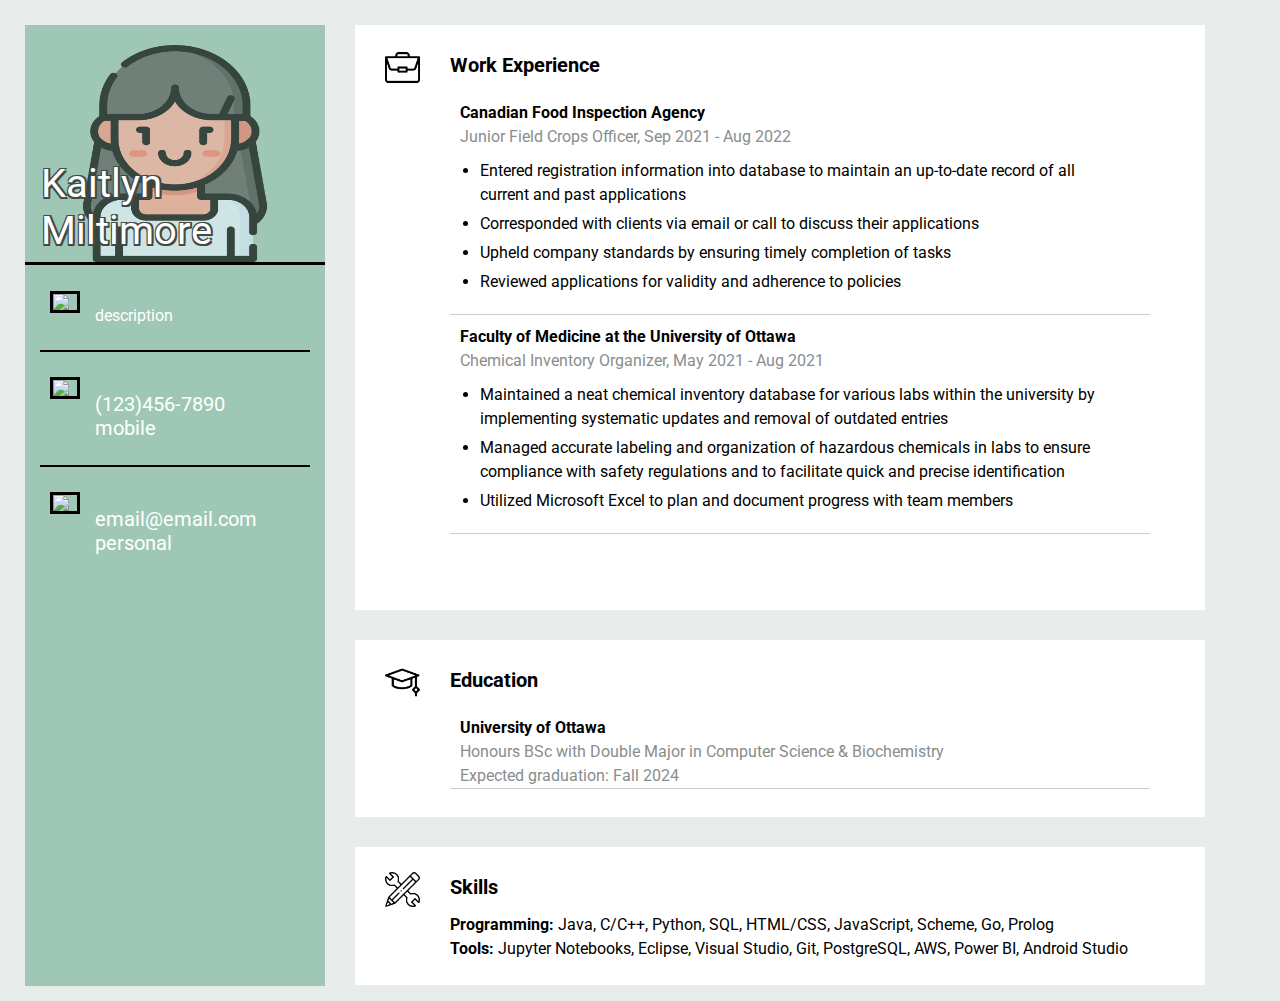
==== public/index.html @ 74addb82 "Updating files - still need project info" ====
<!DOCTYPE html>
<html lang="en">
<head>
     <meta charset="UTF-8">
     <meta name="viewport" content="width=device-width, initial-scale=1.0">
     <title>Portfolio</title>
     <link rel="stylesheet" href="styles.css">
</head>
<body>
    <meta name="viewport" content="width=device-width, initial-scale=1.0">
    <link href='https://fonts.googleapis.com/css?family=Roboto:400,700' rel='stylesheet' type='text/css'>
  <div class="left-box">
    <div class="top-left">
    <img class="pic" src="images/girl.png" alt="Girl">
    <div class="name">Kaitlyn Miltimore</div>
      <div class="objective">
        <img class="objective-img" src="https://cdn4.iconfinder.com/data/icons/eldorado-user/40/user-128.png">
        <div class="objective-text">
            description
        </div>
      </div>
      <div class="phone">
        <img class="objective-img" src="http://icons.iconarchive.com/icons/icons8/android/512/Mobile-Phone-2-icon.png">
        <div class="phone-text">(123)456-7890<br>mobile
        </div>
      </div>
       <div class="email">
        <img class="objective-img" src="http://static.wixstatic.com/media/d822a6_af29afe70e1a4e9891f94a627914b6ec.png">
        <div class="email-text">email@email.com<br>personal
        </div>
      </div>
  </div>
  </div>

    <div class="work-experience">
        <div class="box-img"> <img src="images/portfolio.png"></div>
        <h1 class="section-title">Work Experience</h1>
        <div class="job-box">
            <div class="box-location">Canadian Food Inspection Agency</div>
            <div class="box-title">
                Junior Field Crops Officer, Sep 2021 - Aug 2022
            </div>
            <div class="box-description">
                <ul>
                    <li>Entered registration information into database to maintain an up-to-date record of all current and past applications</li>
                    <li>Corresponded with clients via email or call to discuss their applications</li>
                    <li>Upheld company standards by ensuring timely completion of tasks</li>
                    <li>Reviewed applications for validity and adherence to policies</li>
                </ul>
            </div>
        </div>
    
        <div class="job-box">
            <div class="box-location">Faculty of Medicine at the University of Ottawa</div>
            <div class="box-title">
                Chemical Inventory Organizer, May 2021 - Aug 2021
            </div>
            <div class="box-description">
                <ul>
                    <li>Maintained a neat chemical inventory database for various labs within the university by implementing
                        systematic updates and removal of outdated entries</li>
                    <li>Managed accurate labeling and organization of hazardous chemicals in labs to ensure compliance with safety
                        regulations and to facilitate quick and precise identification</li>
                    <li>Utilized Microsoft Excel to plan and document progress with team members</li>
                </ul>
            </div>
        </div>
    </div>
    <div class="education">
        <div class="box-img"> <img src="images/graduation-cap.png"></div>
        <h1 class="section-title">Education</h1>
        <div class="job-box">
            <div class="box-location">University of Ottawa</div>
            <div class="box-title">
                Honours BSc with Double Major in Computer Science & Biochemistry<br>
                Expected graduation: Fall 2024
            </div>
        </div>
  </div>
  </div>
  <div class="skills">
    <div class="box-img"> <img src="images/pencil.png">
     </div>
    <h1 class="section-title">Skills</h1>
    <div class="box-description">
        <b>Programming:</b> Java, C/C++, Python, SQL, HTML/CSS, JavaScript, Scheme, Go, Prolog<br>
        <b>Tools:</b> Jupyter Notebooks, Eclipse, Visual Studio, Git, PostgreSQL, AWS, Power BI, Android Studio
    </div>
    </div>

    </div>
    </body>
---- public/styles.css ----
body {
    background: #e8ecea;
    font-family: 'Roboto';
    margin: auto;
    box-sizing: border-box;
    padding: 10px;
  }
  /**Left side CSS**/
  .left-box{
    float: left;
    background-color: #9fc7b6;
    height: 961px;
    width: 300px;
    box-sizing: border-box;
    margin: 15px 15px 15px 15px;
  }
  
  /**Left side content CSS**/
  .top-left{
    position: relative;
    border-style: solid;
    border-width: 0px 0px 3px 0px;
    box-sizing: border-box;
    height: 25%;
    margin: 0px;
  }
  
  .name {
      position: absolute;
      font-size: 40px;
      color: white;
      bottom: 8px;
      left: 16px;
      box-sizing: border-box;
      text-shadow: 
        -1.5px -1.5px 0 #414a46,  
         1.5px -1.5px 0 #414a46,
        -1.5px  1.5px 0 #414a46,
         1.5px  1.5px 0 #414a46;
  }
  
  img { 
      width: 100%;
      height: 100%;
      box-sizing: border-box;
  }

  .pic { 
    border: solid transparent;
    border-width: 20px 15px 0px 15px;
    opacity: 0.65;
}
  
  .objective {
     border-style: solid;
     border-width: 0px 0px 2px 0px ;
     margin: 15px;
     padding: 10px;
     box-sizing: border-box;
  }
  
  .objective-img{
    float: left;
    border: solid;
    border-width: 3px;
    box-sizing: border-box;
    width: 30px;
    height: auto;
  }
  
  .objective-text{
    display: inline-block;
    text-align: left;
    color: white;
    box-sizing: border-box;
    margin: 15px 15px 15px 15px;
  }
  
  .phone{
     border-style: solid;
     border-width: 0px 0px 2px 0px;
     box-sizing: border-box;
     margin: 15px;
     padding: 10px;
  }
  
  .phone-text {
    display: inline-block;
    text-align: left;
    font-size: 20px;
    color: white;
    margin: 15px 15px 15px 15px;
    box-sizing: border-box;
  }
  
  .email{
     border-style: solid;
     border-width: 0px 0px 0px 0px;
     box-sizing: border-box;
     margin: 15px;
     padding: 10px;
  }
  
  .email-text {
    display: inline-block;
    text-align: left;
    font-size: 20px;
    color: white;
    margin: 15px 15px 15px 15px;
    box-sizing: border-box;
  }
  /**work experience box**/
  .work-experience {
    float: left;
    background-color: white;
    height: 585px;
    width: 850px;
    margin: 15px 15px 15px 15px;
    box-sizing: border-box;
  }

  .section-title {
    font-size: 20px;
    padding: 15px 0px 0px 0px;
  }
  
  .box-img {
    float: left;
    height: auto;
    width: 35px;
    margin: 25px 30px 100% 30px;
    box-sizing: border-box;
  }
  
  .job-box{
    float: left;
    border: solid;
    border-width: 0px 0px 1px 0px;
    border-color: #cbcccc;
    box-sizing: border-box;
    margin: 0px 10px 0px 0px;
    padding: 10px 10px 0px 10px;
    width: 700px;
    height: auto;
  }
  
  .job-box:hover {
    background-color: rgb(226, 242, 235);
  }
  
  .box-location {
    font-weight: bold;
    line-height: 1.5;
    box-sizing: border-box;
  }
  
  .box-title{
    color: #898e8d;
    line-height: 1.5;
    box-sizing: border-box;
  }
  
  .box-description{
    line-height: 1.5;
    box-sizing: border-box;
  }

  .box-description ul {
    list-style-type: disc;
    margin-left: 20px;
    padding-left: 0;
}

  .box-description li {
    margin-bottom: 5px;
}
  
  /**Education box**/
  .education {
    float: left;
    background-color: white;
    box-sizing: border-box;
    height: 177px;
    width: 850px;
    margin: 15px 15px 15px 15px;
  }
  
  /**Skills box**/
  .skills {
    float: left;
    background-color: white;
    box-sizing: border-box;
    height: 138px;
    width: 850px;
    margin: 15px 15px 15px 15px;
  }
  
  ul {
    list-style: none;
    margin: 10px 20px 20px 45px;
  }
  
  li.l1 {
    border: solid;
    border-width: 1px;
    background-color: #3f3939;
    margin: 10px 110px 10px 0px;
  }
  
  li.l2 {
    border: solid;
    border-width: 1px;
    background-color: #3f3939;
    margin: 10px 130px 10px 0px;
  }
  
  li.l3 {
    border: solid;
    border-width: 1px;
    background-color: #3f3939;
    margin: 10px 0px 10px 0px;
  }
  
  li.l4 {
    border: solid;
    border-width: 1px;
    background-color: #3f3939;
    margin: 10px 90px 10px 0px;
    padding: 0px 101px 0px 0px;
  }
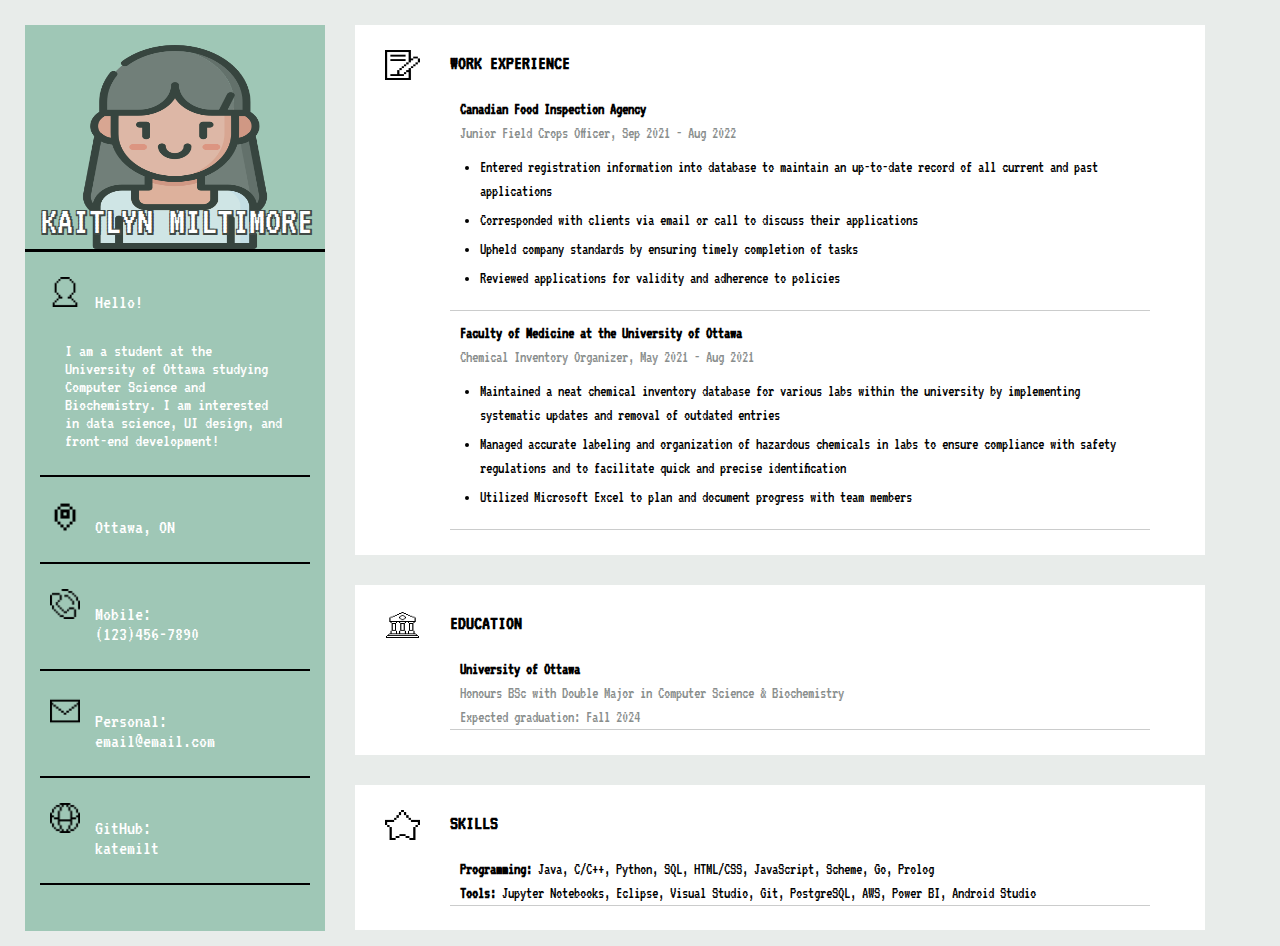
==== commit d614a563: "Making some changes to styles" ====
--- a/public/index.html
+++ b/public/index.html
@@ -3,38 +3,51 @@
 <head>
      <meta charset="UTF-8">
      <meta name="viewport" content="width=device-width, initial-scale=1.0">
-     <title>Portfolio</title>
+     <title>Portfolio Project</title>
      <link rel="stylesheet" href="styles.css">
 </head>
 <body>
     <meta name="viewport" content="width=device-width, initial-scale=1.0">
-    <link href='https://fonts.googleapis.com/css?family=Roboto:400,700' rel='stylesheet' type='text/css'>
+    <link rel="preconnect" href="https://fonts.googleapis.com">
+    <link rel="preconnect" href="https://fonts.gstatic.com" crossorigin>
+    <link href="https://fonts.googleapis.com/css2?family=VT323&display=swap" rel="stylesheet">
   <div class="left-box">
     <div class="top-left">
     <img class="pic" src="images/girl.png" alt="Girl">
-    <div class="name">Kaitlyn Miltimore</div>
-      <div class="objective">
-        <img class="objective-img" src="https://cdn4.iconfinder.com/data/icons/eldorado-user/40/user-128.png">
-        <div class="objective-text">
-            description
+    <div class="name">KAITLYN MILTIMORE</div>
+      <div class="left-box-rows">
+        <img class="objective-img" src="images/users.png">
+        <div class="left-box-text">Hello!<br>
+        </div>
+        <div class="left-box-text2">I am a student at the University of Ottawa studying Computer Science and 
+            Biochemistry. I am interested in data science, UI design, and front-end development!</div>
+      </div>
+      <div class="left-box-rows">
+        <img class="objective-img" src="images/location.png">
+        <div class="left-box-text">Ottawa, ON
         </div>
       </div>
-      <div class="phone">
-        <img class="objective-img" src="http://icons.iconarchive.com/icons/icons8/android/512/Mobile-Phone-2-icon.png">
-        <div class="phone-text">(123)456-7890<br>mobile
+      <div class="left-box-rows">
+        <img class="objective-img" src="images/phone-call.png">
+        <div class="left-box-text">Mobile:<br>(123)456-7890
         </div>
       </div>
-       <div class="email">
-        <img class="objective-img" src="http://static.wixstatic.com/media/d822a6_af29afe70e1a4e9891f94a627914b6ec.png">
-        <div class="email-text">email@email.com<br>personal
+       <div class="left-box-rows">
+        <img class="objective-img" src="images/mail.png">
+        <div class="left-box-text">Personal:<br>email@email.com
+        </div>
+      </div>
+      <div class="left-box-rows">
+        <img class="objective-img" src="images/www.png">
+        <div class="left-box-text">GitHub:<br>katemilt
         </div>
       </div>
   </div>
   </div>
 
     <div class="work-experience">
-        <div class="box-img"> <img src="images/portfolio.png"></div>
-        <h1 class="section-title">Work Experience</h1>
+        <div class="box-img"> <img src="images/note.png"></div>
+        <h1 class="section-title">WORK EXPERIENCE</h1>
         <div class="job-box">
             <div class="box-location">Canadian Food Inspection Agency</div>
             <div class="box-title">
@@ -67,8 +80,8 @@
         </div>
     </div>
     <div class="education">
-        <div class="box-img"> <img src="images/graduation-cap.png"></div>
-        <h1 class="section-title">Education</h1>
+        <div class="box-img"> <img src="images/school.png"></div>
+        <h1 class="section-title">EDUCATION</h1>
         <div class="job-box">
             <div class="box-location">University of Ottawa</div>
             <div class="box-title">
@@ -79,12 +92,14 @@
   </div>
   </div>
   <div class="skills">
-    <div class="box-img"> <img src="images/pencil.png">
+    <div class="box-img"> <img src="images/star.png">
      </div>
-    <h1 class="section-title">Skills</h1>
-    <div class="box-description">
-        <b>Programming:</b> Java, C/C++, Python, SQL, HTML/CSS, JavaScript, Scheme, Go, Prolog<br>
-        <b>Tools:</b> Jupyter Notebooks, Eclipse, Visual Studio, Git, PostgreSQL, AWS, Power BI, Android Studio
+    <h1 class="section-title">SKILLS</h1>
+    <div class="job-box">
+        <div class="box-description">
+            <b>Programming:</b> Java, C/C++, Python, SQL, HTML/CSS, JavaScript, Scheme, Go, Prolog<br>
+            <b>Tools:</b> Jupyter Notebooks, Eclipse, Visual Studio, Git, PostgreSQL, AWS, Power BI, Android Studio
+        </div>
     </div>
     </div>
 
--- a/public/styles.css
+++ b/public/styles.css
@@ -1,15 +1,26 @@
+html {
+    cursor: url('images/send.png'), auto;
+    }
+
 body {
     background: #e8ecea;
-    font-family: 'Roboto';
+    font-family: 'VT323';
     margin: auto;
     box-sizing: border-box;
     padding: 10px;
   }
+
+  .vt323-regular {
+    font-family: "VT323", monospace;
+    font-weight: 400;
+    font-style: normal;
+  }
+  
   /**Left side CSS**/
   .left-box{
     float: left;
     background-color: #9fc7b6;
-    height: 961px;
+    height: 906px;
     width: 300px;
     box-sizing: border-box;
     margin: 15px 15px 15px 15px;
@@ -61,8 +72,6 @@
   
   .objective-img{
     float: left;
-    border: solid;
-    border-width: 3px;
     box-sizing: border-box;
     width: 30px;
     height: auto;
@@ -75,8 +84,8 @@
     box-sizing: border-box;
     margin: 15px 15px 15px 15px;
   }
-  
-  .phone{
+
+  .left-box-rows{
      border-style: solid;
      border-width: 0px 0px 2px 0px;
      box-sizing: border-box;
@@ -84,7 +93,7 @@
      padding: 10px;
   }
   
-  .phone-text {
+  .left-box-text {
     display: inline-block;
     text-align: left;
     font-size: 20px;
@@ -92,28 +101,21 @@
     margin: 15px 15px 15px 15px;
     box-sizing: border-box;
   }
-  
-  .email{
-     border-style: solid;
-     border-width: 0px 0px 0px 0px;
-     box-sizing: border-box;
-     margin: 15px;
-     padding: 10px;
-  }
-  
-  .email-text {
+
+  .left-box-text2 {
     display: inline-block;
     text-align: left;
-    font-size: 20px;
+    font-size: 18px;
     color: white;
     margin: 15px 15px 15px 15px;
     box-sizing: border-box;
   }
+
   /**work experience box**/
   .work-experience {
     float: left;
     background-color: white;
-    height: 585px;
+    height: 530px;
     width: 850px;
     margin: 15px 15px 15px 15px;
     box-sizing: border-box;
@@ -126,7 +128,7 @@
   
   .box-img {
     float: left;
-    height: auto;
+    height: 30px;
     width: 35px;
     margin: 25px 30px 100% 30px;
     box-sizing: border-box;
@@ -180,7 +182,7 @@
     float: left;
     background-color: white;
     box-sizing: border-box;
-    height: 177px;
+    height: 170px;
     width: 850px;
     margin: 15px 15px 15px 15px;
   }
@@ -190,7 +192,7 @@
     float: left;
     background-color: white;
     box-sizing: border-box;
-    height: 138px;
+    height: 145px;
     width: 850px;
     margin: 15px 15px 15px 15px;
   }
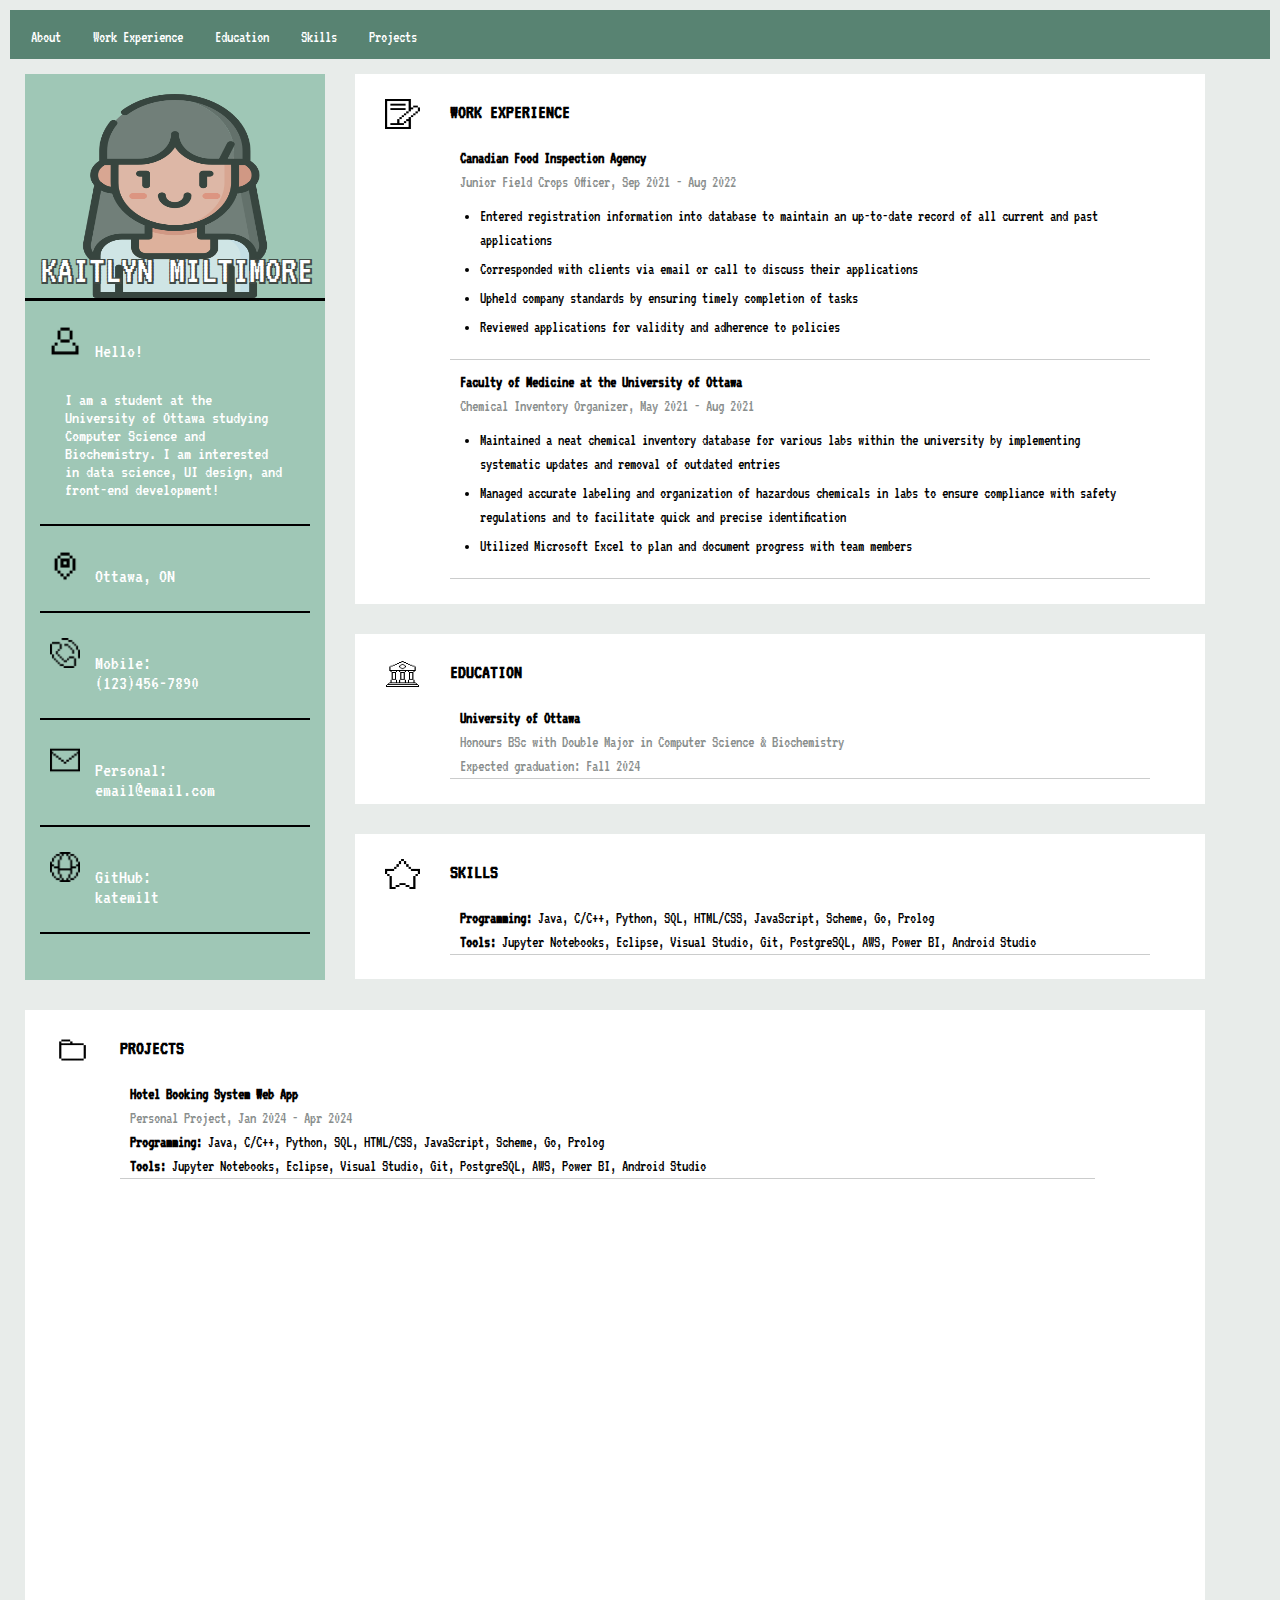
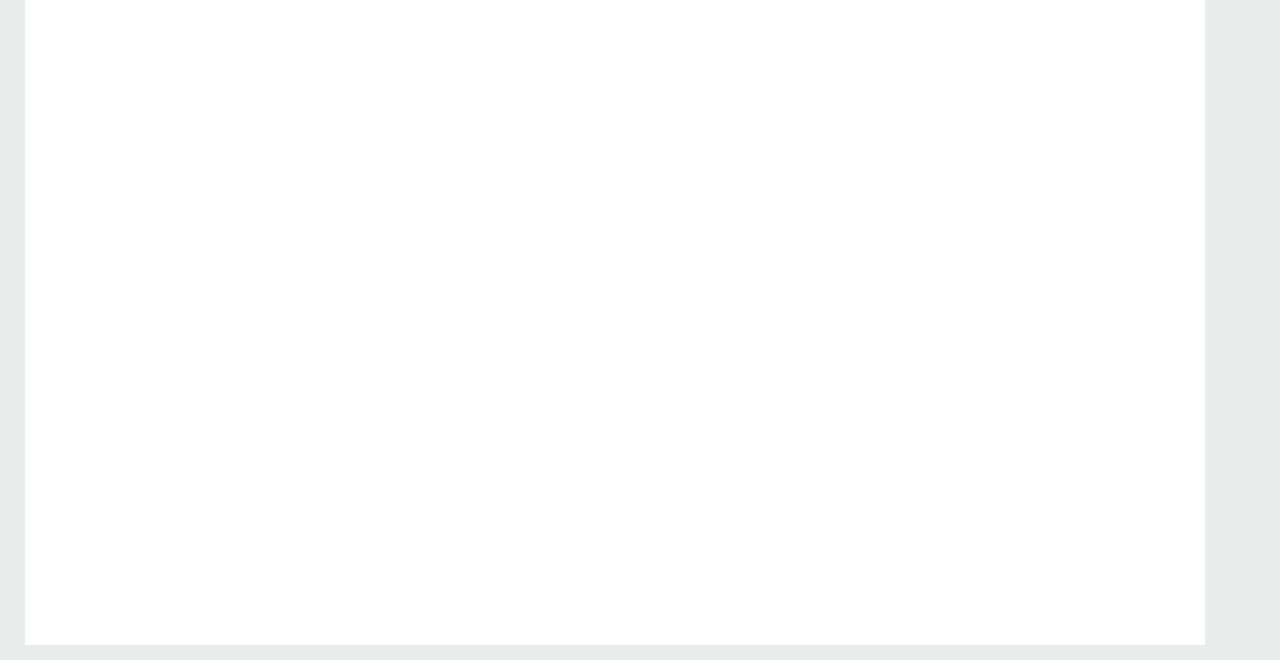
==== commit 93db7587: "Adding in navbar" ====
--- a/public/index.html
+++ b/public/index.html
@@ -1,107 +1,142 @@
 <!DOCTYPE html>
 <html lang="en">
+
 <head>
      <meta charset="UTF-8">
      <meta name="viewport" content="width=device-width, initial-scale=1.0">
      <title>Portfolio Project</title>
      <link rel="stylesheet" href="styles.css">
 </head>
+
 <body>
     <meta name="viewport" content="width=device-width, initial-scale=1.0">
     <link rel="preconnect" href="https://fonts.googleapis.com">
     <link rel="preconnect" href="https://fonts.gstatic.com" crossorigin>
     <link href="https://fonts.googleapis.com/css2?family=VT323&display=swap" rel="stylesheet">
-  <div class="left-box">
-    <div class="top-left">
-    <img class="pic" src="images/girl.png" alt="Girl">
-    <div class="name">KAITLYN MILTIMORE</div>
-      <div class="left-box-rows">
-        <img class="objective-img" src="images/users.png">
-        <div class="left-box-text">Hello!<br>
-        </div>
-        <div class="left-box-text2">I am a student at the University of Ottawa studying Computer Science and 
-            Biochemistry. I am interested in data science, UI design, and front-end development!</div>
-      </div>
-      <div class="left-box-rows">
-        <img class="objective-img" src="images/location.png">
-        <div class="left-box-text">Ottawa, ON
-        </div>
-      </div>
-      <div class="left-box-rows">
-        <img class="objective-img" src="images/phone-call.png">
-        <div class="left-box-text">Mobile:<br>(123)456-7890
-        </div>
-      </div>
-       <div class="left-box-rows">
-        <img class="objective-img" src="images/mail.png">
-        <div class="left-box-text">Personal:<br>email@email.com
-        </div>
-      </div>
-      <div class="left-box-rows">
-        <img class="objective-img" src="images/www.png">
-        <div class="left-box-text">GitHub:<br>katemilt
-        </div>
-      </div>
-  </div>
-  </div>
 
-    <div class="work-experience">
-        <div class="box-img"> <img src="images/note.png"></div>
-        <h1 class="section-title">WORK EXPERIENCE</h1>
-        <div class="job-box">
-            <div class="box-location">Canadian Food Inspection Agency</div>
-            <div class="box-title">
-                Junior Field Crops Officer, Sep 2021 - Aug 2022
-            </div>
-            <div class="box-description">
-                <ul>
-                    <li>Entered registration information into database to maintain an up-to-date record of all current and past applications</li>
-                    <li>Corresponded with clients via email or call to discuss their applications</li>
-                    <li>Upheld company standards by ensuring timely completion of tasks</li>
-                    <li>Reviewed applications for validity and adherence to policies</li>
-                </ul>
+    <!-- NAVBAR -->
+    <nav class="navbar">
+        <ul>
+            <li><a href="#about">About</a></li>
+            <li><a href="#work">Work Experience</a></li>
+            <li><a href="#education">Education</a></li>
+            <li><a href="#skills">Skills</a></li>
+            <li><a href="#projects">Projects</a></li>
+        </ul>
+    </nav>
+
+    <div class="container">
+
+        <!-- ABOUT SECTION -->
+        <div class="left-box">
+            <div class="top-left">
+                <img class="pic" src="images/girl.png" alt="pic">
+                <div class="name">KAITLYN MILTIMORE</div>
+                <div class="left-box-rows" id="about">
+                    <img class="objective-img" src="images/person.png">
+                    <div class="left-box-text">Hello!</div>
+                    <div class="left-box-text2">I am a student at the University of Ottawa studying Computer Science and 
+                        Biochemistry. I am interested in data science, UI design, and front-end development!</div>
+                </div>
+
+                <!-- LOCATION -->
+                <div class="left-box-rows">
+                    <img class="objective-img" src="images/location.png">
+                    <div class="left-box-text">Ottawa, ON</div>
+                </div>
+
+                <!-- PHONE -->
+                <div class="left-box-rows">
+                    <img class="objective-img" src="images/phone-call.png">
+                    <div class="left-box-text">Mobile:<br>(123)456-7890</div>
+                </div>
+
+                <!-- EMAIL -->
+                <div class="left-box-rows">
+                    <img class="objective-img" src="images/mail.png">
+                    <div class="left-box-text">Personal:<br>email@email.com</div>
+                </div>
+
+                <!-- GITHUB -->
+                <div class="left-box-rows">
+                    <img class="objective-img" src="images/www.png">
+                    <div class="left-box-text">GitHub:<br>katemilt</div>
+                </div>
             </div>
         </div>
-    
-        <div class="job-box">
-            <div class="box-location">Faculty of Medicine at the University of Ottawa</div>
-            <div class="box-title">
-                Chemical Inventory Organizer, May 2021 - Aug 2021
+
+        <!-- WORK EXP. SECTION -->
+        <div class="work-experience" id="work">
+            <div class="box-img"> <img src="images/note.png"></div>
+            <h1 class="section-title">WORK EXPERIENCE</h1>
+
+            <!-- JOB 1 -->
+            <div class="job-box">
+                <div class="box-location">Canadian Food Inspection Agency</div>
+                <div class="box-title">Junior Field Crops Officer, Sep 2021 - Aug 2022</div>
+                <div class="box-description">
+                    <ul>
+                        <li>Entered registration information into database to maintain an up-to-date record of all current and past applications</li>
+                        <li>Corresponded with clients via email or call to discuss their applications</li>
+                        <li>Upheld company standards by ensuring timely completion of tasks</li>
+                        <li>Reviewed applications for validity and adherence to policies</li>
+                    </ul>
+                </div>
             </div>
-            <div class="box-description">
-                <ul>
-                    <li>Maintained a neat chemical inventory database for various labs within the university by implementing
-                        systematic updates and removal of outdated entries</li>
-                    <li>Managed accurate labeling and organization of hazardous chemicals in labs to ensure compliance with safety
-                        regulations and to facilitate quick and precise identification</li>
-                    <li>Utilized Microsoft Excel to plan and document progress with team members</li>
-                </ul>
+
+            <!-- JOB 2 -->
+            <div class="job-box">
+                <div class="box-location">Faculty of Medicine at the University of Ottawa</div>
+                <div class="box-title">Chemical Inventory Organizer, May 2021 - Aug 2021</div>
+                <div class="box-description">
+                    <ul>
+                        <li>Maintained a neat chemical inventory database for various labs within the university by implementing
+                            systematic updates and removal of outdated entries</li>
+                        <li>Managed accurate labeling and organization of hazardous chemicals in labs to ensure compliance with safety
+                            regulations and to facilitate quick and precise identification</li>
+                        <li>Utilized Microsoft Excel to plan and document progress with team members</li>
+                    </ul>
+                </div>
             </div>
         </div>
-    </div>
-    <div class="education">
-        <div class="box-img"> <img src="images/school.png"></div>
-        <h1 class="section-title">EDUCATION</h1>
-        <div class="job-box">
-            <div class="box-location">University of Ottawa</div>
-            <div class="box-title">
-                Honours BSc with Double Major in Computer Science & Biochemistry<br>
-                Expected graduation: Fall 2024
+
+        <!-- EDUCATION SECTION -->
+        <div class="education" id="education">
+            <div class="box-img"> <img src="images/school.png"></div>
+            <h1 class="section-title">EDUCATION</h1>
+            <div class="job-box">
+                <div class="box-location">University of Ottawa</div>
+                <div class="box-title">Honours BSc with Double Major in Computer Science & Biochemistry<br>
+                    Expected graduation: Fall 2024</div>
             </div>
         </div>
-  </div>
-  </div>
-  <div class="skills">
-    <div class="box-img"> <img src="images/star.png">
-     </div>
-    <h1 class="section-title">SKILLS</h1>
-    <div class="job-box">
-        <div class="box-description">
-            <b>Programming:</b> Java, C/C++, Python, SQL, HTML/CSS, JavaScript, Scheme, Go, Prolog<br>
-            <b>Tools:</b> Jupyter Notebooks, Eclipse, Visual Studio, Git, PostgreSQL, AWS, Power BI, Android Studio
+
+        <!-- SKILLS SECTION -->
+        <div class="skills" id="skills">
+            <div class="box-img"> <img src="images/star.png"></div>
+            <h1 class="section-title">SKILLS</h1>
+            <div class="job-box">
+                <div class="box-description">
+                    <b>Programming:</b> Java, C/C++, Python, SQL, HTML/CSS, JavaScript, Scheme, Go, Prolog<br>
+                    <b>Tools:</b> Jupyter Notebooks, Eclipse, Visual Studio, Git, PostgreSQL, AWS, Power BI, Android Studio
+                </div>
+            </div>
         </div>
-    </div>
+
+        <!-- PROJECTS SECTION -->
+        <div class="projects" id="projects">
+            <div class="box-img"> <img src="images/open-folder.png"></div>
+            <h1 class="section-title">PROJECTS</h1>
+            <div class="proj-box">
+                <div class="box-location">Hotel Booking System Web App</div>
+                <div class="box-title">Personal Project, Jan 2024 - Apr 2024</div>
+                <div class="box-description">
+                    <b>Programming:</b> Java, C/C++, Python, SQL, HTML/CSS, JavaScript, Scheme, Go, Prolog<br>
+                    <b>Tools:</b> Jupyter Notebooks, Eclipse, Visual Studio, Git, PostgreSQL, AWS, Power BI, Android Studio
+                </div>
+            </div>
+        </div>
+
     </div>
 
-    </div>
-    </body>  +</body>  --- a/public/styles.css
+++ b/public/styles.css
@@ -187,7 +187,6 @@
     margin: 15px 15px 15px 15px;
   }
   
-  /**Skills box**/
   .skills {
     float: left;
     background-color: white;
@@ -195,6 +194,31 @@
     height: 145px;
     width: 850px;
     margin: 15px 15px 15px 15px;
+  }
+
+  .projects {
+    float: left;
+    background-color: white;
+    box-sizing: border-box;
+    height: auto;
+    width: 1180px;
+    margin: 15px 15px 15px 15px;
+  }
+
+  .proj-box{
+    float: left;
+    border: solid;
+    border-width: 0px 0px 1px 0px;
+    border-color: #cbcccc;
+    box-sizing: border-box;
+    margin: 0px 10px 0px 0px;
+    padding: 10px 10px 0px 10px;
+    width: 975px;
+    height: auto;
+  }
+
+  .proj-box:hover {
+    background-color: rgb(226, 242, 235);
   }
   
   ul {
@@ -230,5 +254,34 @@
     margin: 10px 90px 10px 0px;
     padding: 0px 101px 0px 0px;
   }
+
+.navbar {
+    background-color: #588372;
+    overflow: hidden;
+}
+
+.navbar ul {
+    list-style-type: none;
+    margin: 0;
+    padding: 5px;
+}
+
+.navbar ul li {
+    float: left;
+}
+
+.navbar ul li a {
+    display: block;
+    color: white;
+    text-align: center;
+    padding: 14px 16px;
+    text-decoration: none;
+}
+
+.navbar ul li a:hover {
+    background-color: #ddd;
+    color: black;
+}
+
   
   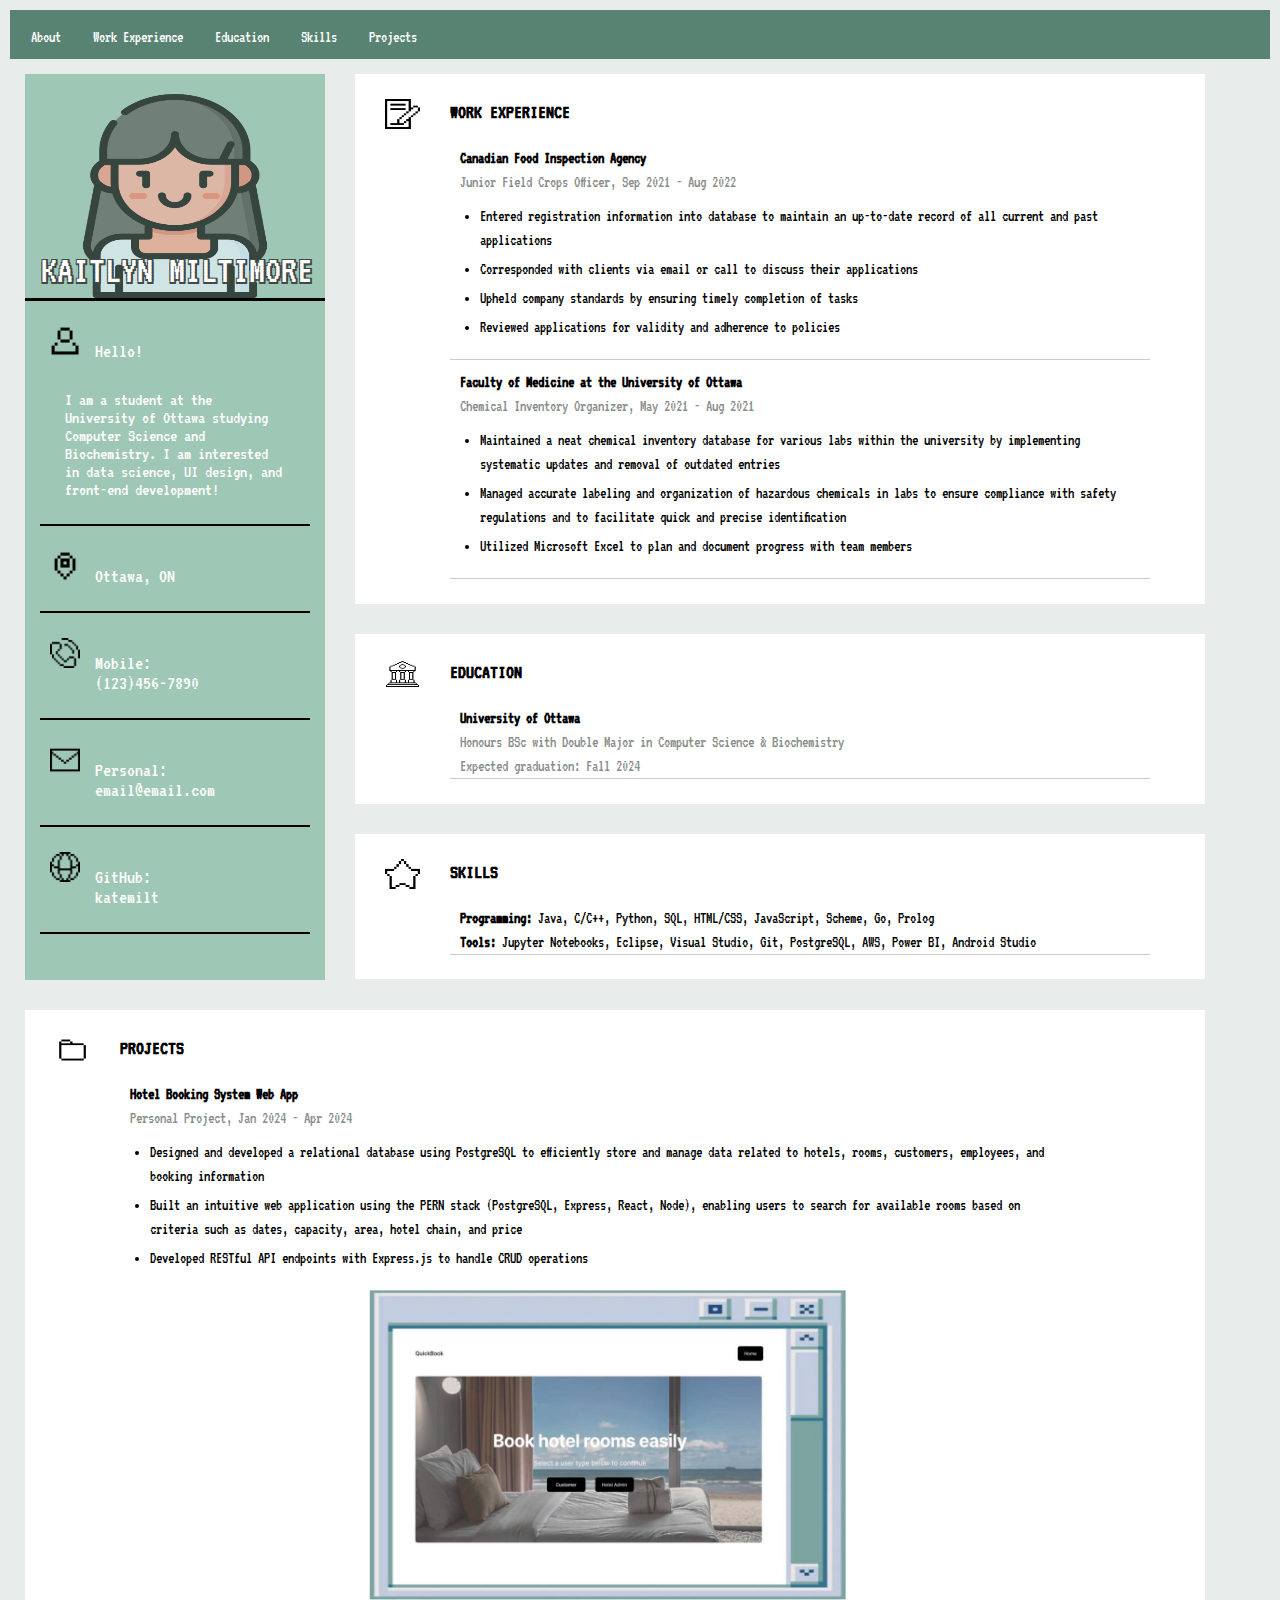
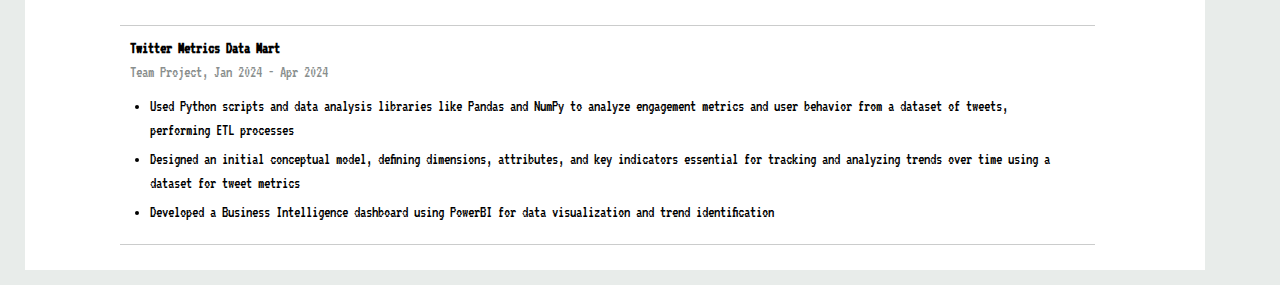
==== commit 4463e788: "Adding in project details" ====
--- a/public/index.html
+++ b/public/index.html
@@ -127,14 +127,42 @@
         <div class="projects" id="projects">
             <div class="box-img"> <img src="images/open-folder.png"></div>
             <h1 class="section-title">PROJECTS</h1>
+
+            <!-- PROJ 1 -->
             <div class="proj-box">
                 <div class="box-location">Hotel Booking System Web App</div>
                 <div class="box-title">Personal Project, Jan 2024 - Apr 2024</div>
                 <div class="box-description">
-                    <b>Programming:</b> Java, C/C++, Python, SQL, HTML/CSS, JavaScript, Scheme, Go, Prolog<br>
-                    <b>Tools:</b> Jupyter Notebooks, Eclipse, Visual Studio, Git, PostgreSQL, AWS, Power BI, Android Studio
+                    <ul>
+                        <li>Designed and developed a relational database using PostgreSQL to efficiently store and 
+                            manage data related to hotels, rooms, customers, employees, and booking information</li>
+                        <li>Built an intuitive web application using the PERN stack (PostgreSQL, Express, React, Node), 
+                            enabling users to search for available rooms based on criteria such as dates, capacity, 
+                            area, hotel chain, and price</li>
+                        <li>Developed RESTful API endpoints with Express.js to handle CRUD operations</li>
+                    </ul>
+                </div>
+                <div class="proj-img">
+                    <img src="images/projss.jpg">
                 </div>
             </div>
+
+            <!-- PROJ 2 -->
+            <div class="proj-box">
+                <div class="box-location">Twitter Metrics Data Mart</div>
+                <div class="box-title">Team Project, Jan 2024 - Apr 2024</div>
+                <div class="box-description">
+                    <ul>
+                        <li>Used Python scripts and data analysis libraries like Pandas and NumPy to analyze engagement 
+                            metrics and user behavior from a dataset of tweets, performing ETL processes</li>
+                        <li>Designed an initial conceptual model, defining dimensions, attributes, and key indicators 
+                            essential for tracking and analyzing trends over time using a dataset for tweet metrics</li>
+                        <li>Developed a Business Intelligence dashboard using PowerBI for data visualization and trend 
+                            identification</li>
+                    </ul>
+                </div>
+            </div>
+
         </div>
 
     </div>
--- a/public/styles.css
+++ b/public/styles.css
@@ -15,7 +15,7 @@
     font-weight: 400;
     font-style: normal;
   }
-  
+
   /**Left side CSS**/
   .left-box{
     float: left;
@@ -200,7 +200,7 @@
     float: left;
     background-color: white;
     box-sizing: border-box;
-    height: auto;
+    height: 860px;
     width: 1180px;
     margin: 15px 15px 15px 15px;
   }
@@ -220,6 +220,19 @@
   .proj-box:hover {
     background-color: rgb(226, 242, 235);
   }
+
+  .proj-img {
+    display: flex;
+    justify-content: center;
+    width: 100%; 
+    margin-top: 20px; 
+}
+
+.proj-img img {
+    max-width: 50%;
+    height: auto;
+    padding: 0px 0px 25px 0px;
+}
   
   ul {
     list-style: none;
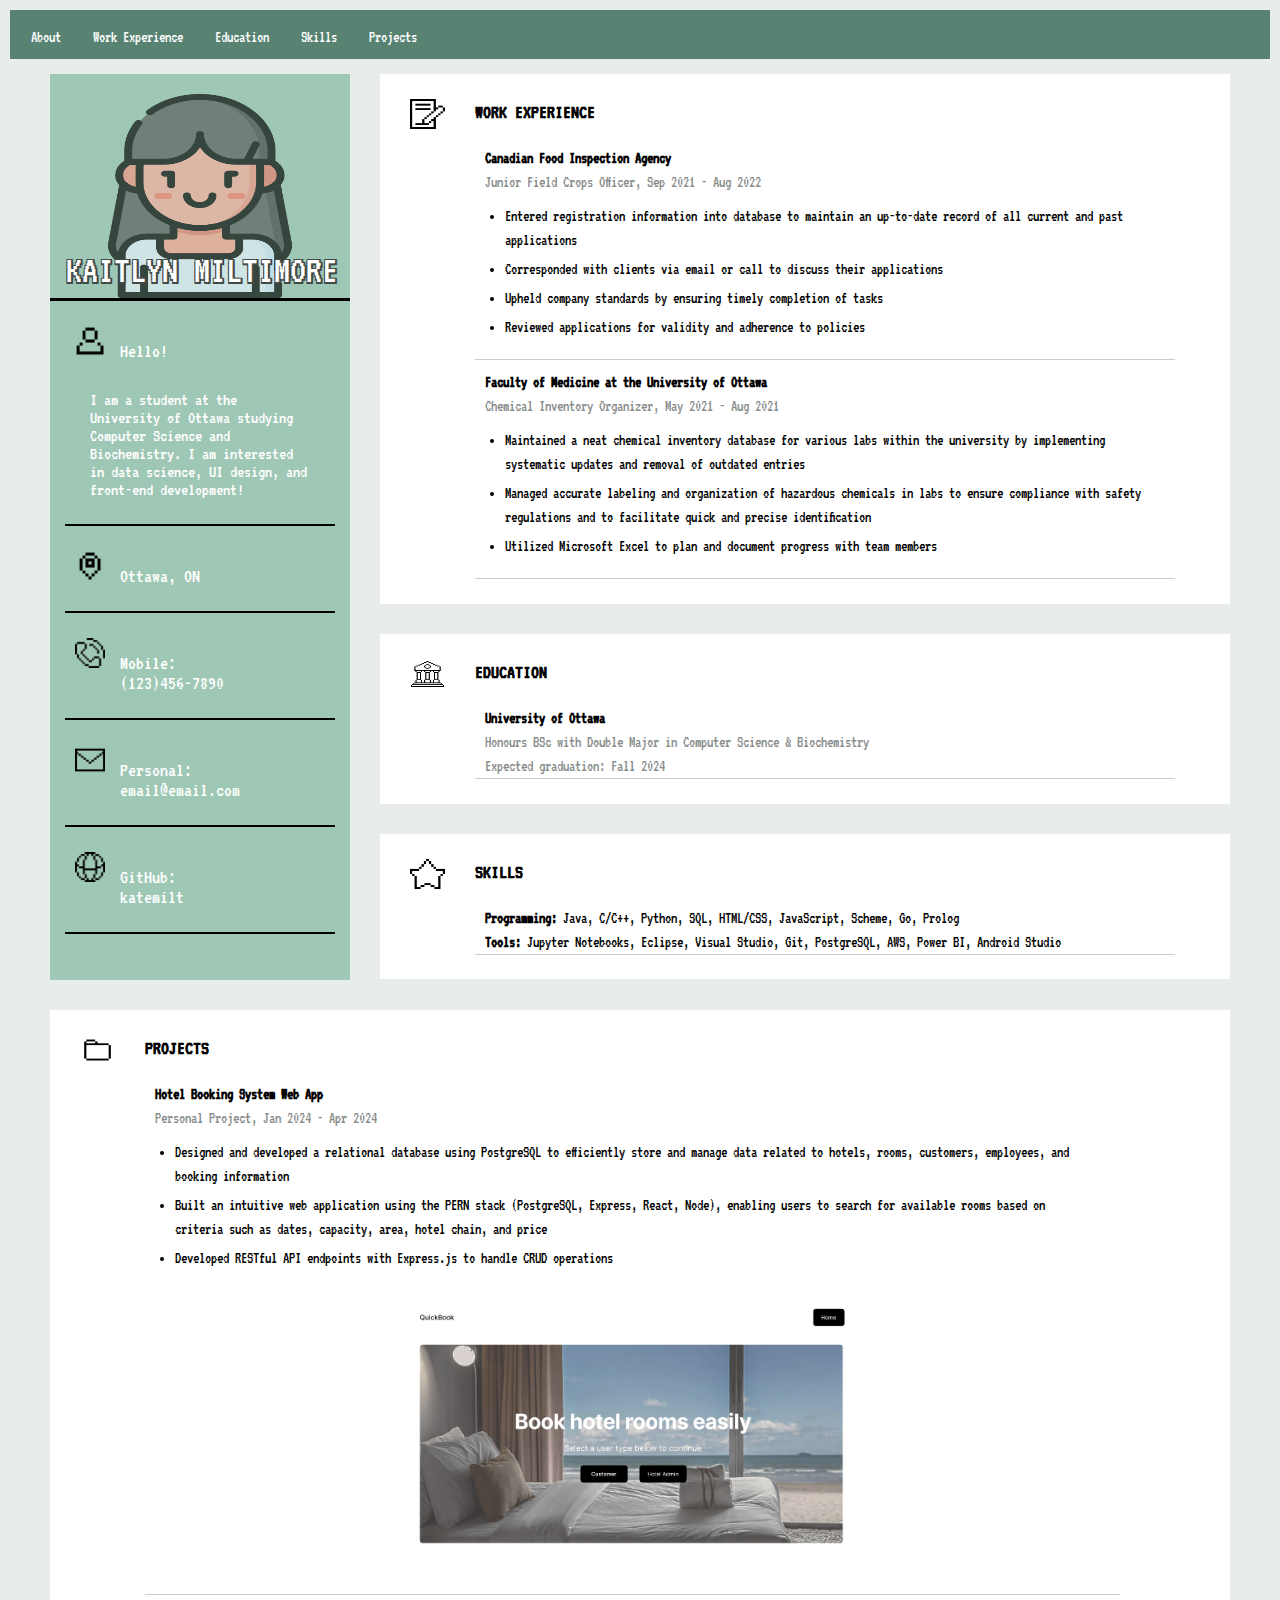
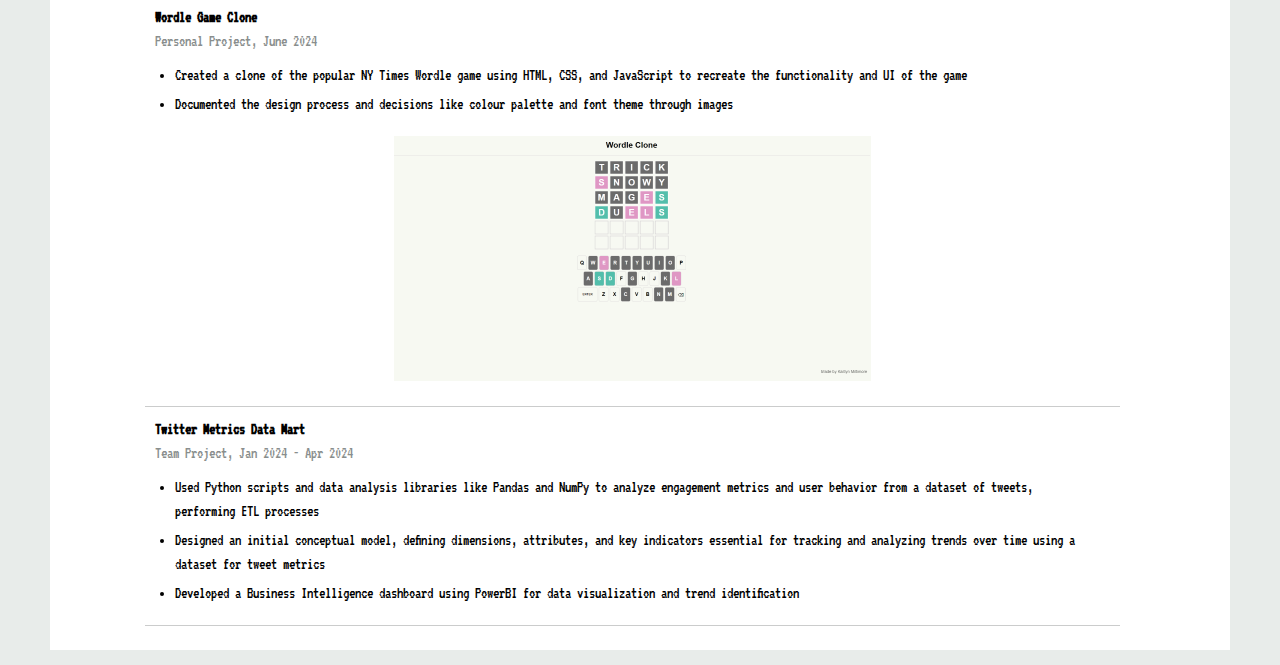
==== commit 24f9e0d0: "Adding in Wordle Project" ====
--- a/public/index.html
+++ b/public/index.html
@@ -60,7 +60,7 @@
                 <!-- GITHUB -->
                 <div class="left-box-rows">
                     <img class="objective-img" src="images/www.png">
-                    <div class="left-box-text">GitHub:<br>katemilt</div>
+                    <div class="left-box-text">GitHub:<br><a href="https://github.com/katemilt" target="_blank">katemilt</a></div>
                 </div>
             </div>
         </div>
@@ -143,11 +143,30 @@
                     </ul>
                 </div>
                 <div class="proj-img">
-                    <img src="images/projss.jpg">
+                    <img src="images/hotelwebappss.PNG">
                 </div>
             </div>
 
             <!-- PROJ 2 -->
+            <div class="proj-box">
+                <div class="box-location">Wordle Game Clone</div>
+                <div class="box-title">Personal Project, June 2024</div>
+                <div class="box-description">
+                    <ul>
+                        <li>Created a clone of the popular NY Times Wordle game using HTML, CSS, and JavaScript to
+                            recreate the functionality and UI of the game
+                        </li>
+                        <li>Documented the design process and decisions like colour palette and font theme through
+                            images
+                        </li>
+                    </ul>
+                </div>
+                <div class="proj-img">
+                    <img src="images/gameplay.PNG">
+                </div>
+            </div>
+
+            <!-- PROJ 3 -->
             <div class="proj-box">
                 <div class="box-location">Twitter Metrics Data Mart</div>
                 <div class="box-title">Team Project, Jan 2024 - Apr 2024</div>
--- a/public/styles.css
+++ b/public/styles.css
@@ -16,7 +16,13 @@
     font-style: normal;
   }
 
-  /**Left side CSS**/
+  .container {
+    margin: auto;
+    justify-content: center;
+    width: 1210px;
+    height: auto;
+  }
+
   .left-box{
     float: left;
     background-color: #9fc7b6;
@@ -26,7 +32,6 @@
     margin: 15px 15px 15px 15px;
   }
   
-  /**Left side content CSS**/
   .top-left{
     position: relative;
     border-style: solid;
@@ -101,6 +106,16 @@
     margin: 15px 15px 15px 15px;
     box-sizing: border-box;
   }
+  
+  .left-box-text a {
+    color: #ffffff; 
+    text-decoration: none; 
+  }
+  
+  .left-box-text a:hover {
+    text-decoration: underline; 
+    color: #115440; 
+  }
 
   .left-box-text2 {
     display: inline-block;
@@ -111,7 +126,6 @@
     box-sizing: border-box;
   }
 
-  /**work experience box**/
   .work-experience {
     float: left;
     background-color: white;
@@ -177,7 +191,6 @@
     margin-bottom: 5px;
 }
   
-  /**Education box**/
   .education {
     float: left;
     background-color: white;
@@ -200,7 +213,7 @@
     float: left;
     background-color: white;
     box-sizing: border-box;
-    height: 860px;
+    height: 1240px;
     width: 1180px;
     margin: 15px 15px 15px 15px;
   }
@@ -238,35 +251,6 @@
     list-style: none;
     margin: 10px 20px 20px 45px;
   }
-  
-  li.l1 {
-    border: solid;
-    border-width: 1px;
-    background-color: #3f3939;
-    margin: 10px 110px 10px 0px;
-  }
-  
-  li.l2 {
-    border: solid;
-    border-width: 1px;
-    background-color: #3f3939;
-    margin: 10px 130px 10px 0px;
-  }
-  
-  li.l3 {
-    border: solid;
-    border-width: 1px;
-    background-color: #3f3939;
-    margin: 10px 0px 10px 0px;
-  }
-  
-  li.l4 {
-    border: solid;
-    border-width: 1px;
-    background-color: #3f3939;
-    margin: 10px 90px 10px 0px;
-    padding: 0px 101px 0px 0px;
-  }
 
 .navbar {
     background-color: #588372;
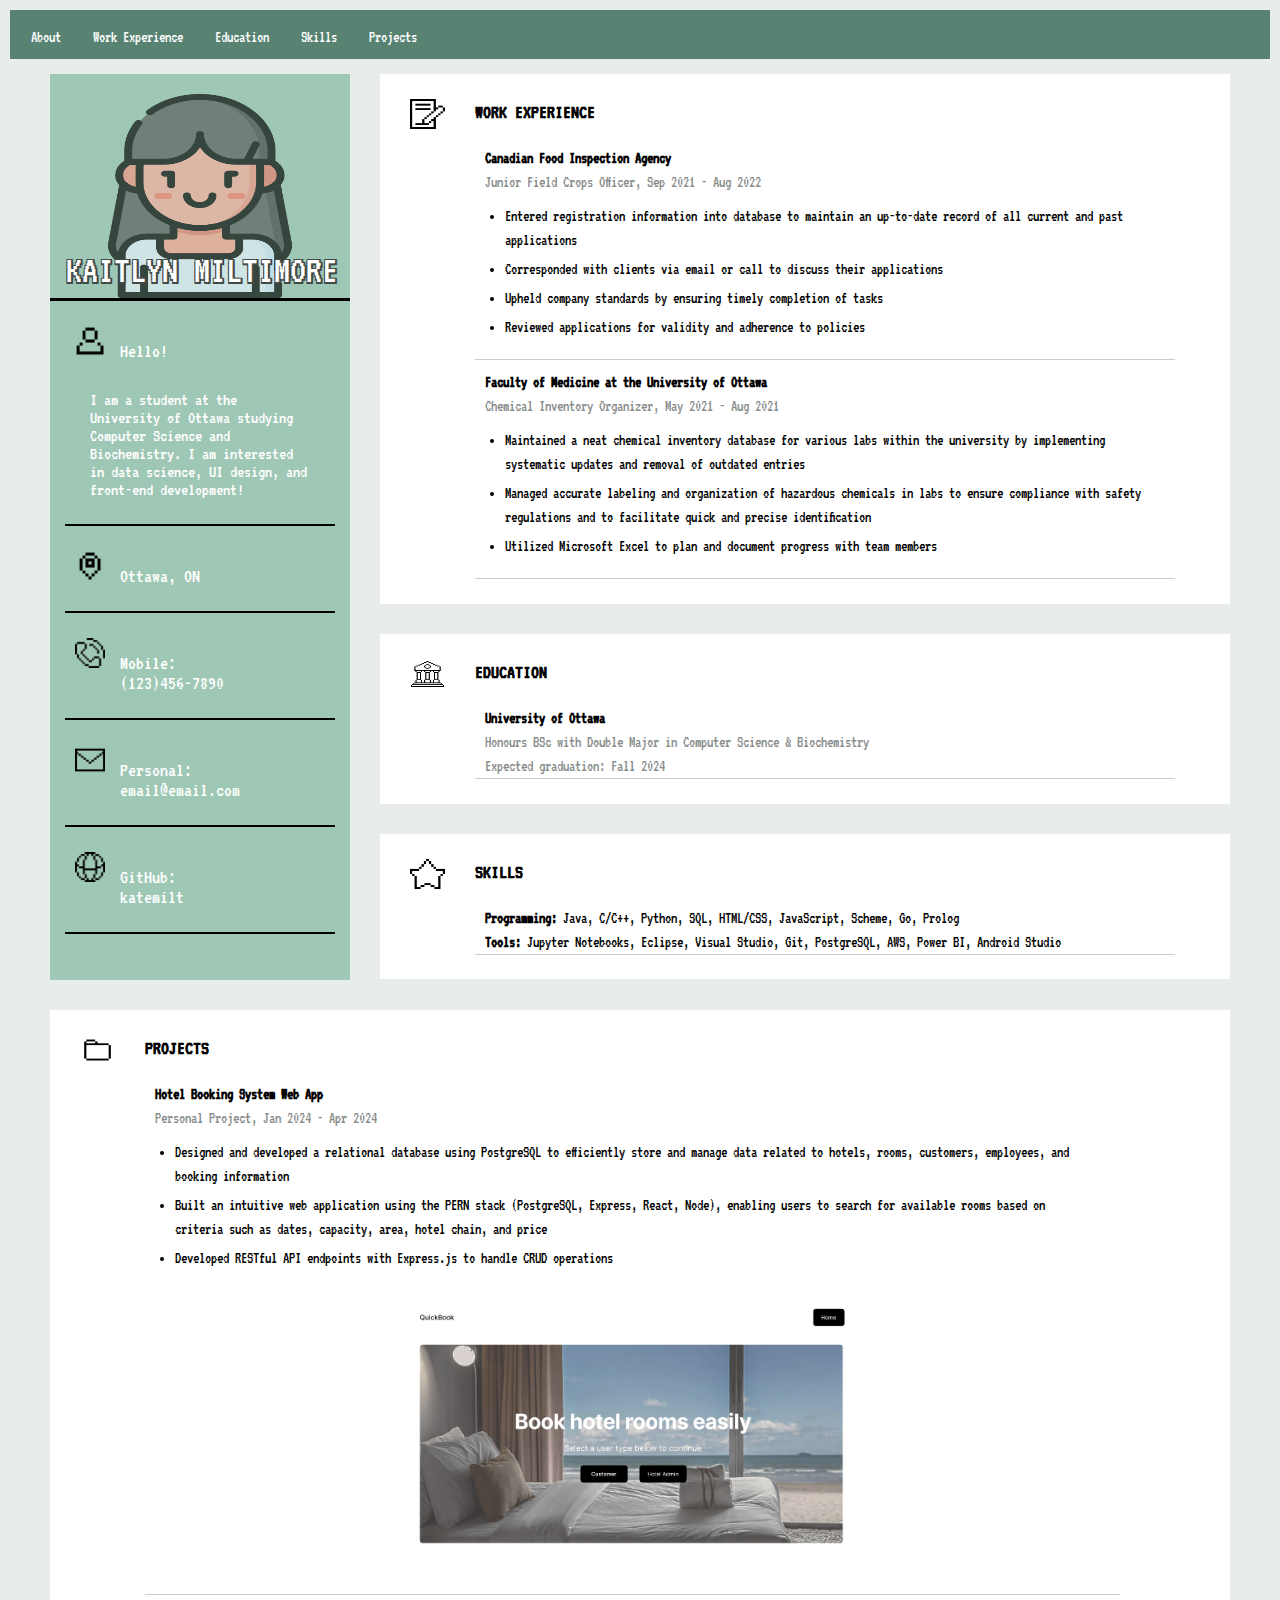
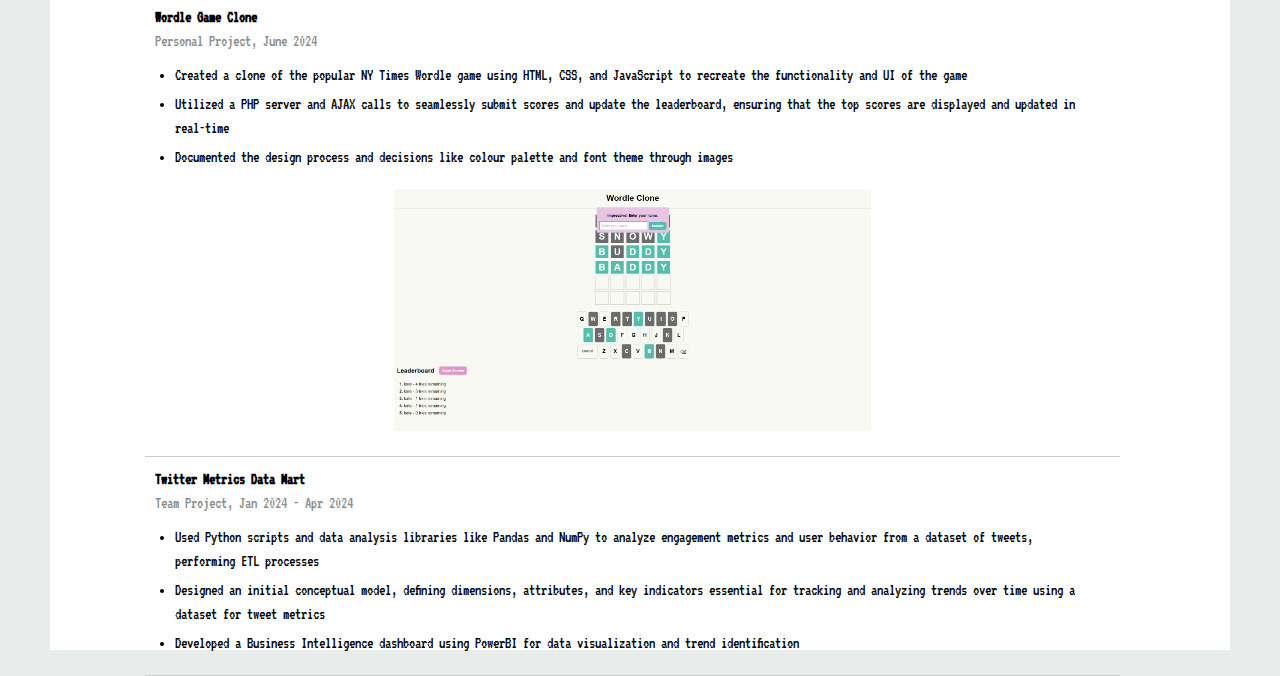
==== commit 6a887f6d: "Uploading Wordle project for A3" ====
--- a/public/index.html
+++ b/public/index.html
@@ -156,13 +156,16 @@
                         <li>Created a clone of the popular NY Times Wordle game using HTML, CSS, and JavaScript to
                             recreate the functionality and UI of the game
                         </li>
+                        <li>Utilized a PHP server and AJAX calls to seamlessly submit scores and update the leaderboard,
+                            ensuring that the top scores are displayed and updated in real-time
+                        </li>
                         <li>Documented the design process and decisions like colour palette and font theme through
                             images
                         </li>
                     </ul>
                 </div>
                 <div class="proj-img">
-                    <img src="images/gameplay.PNG">
+                    <img src="images/userinput.PNG">
                 </div>
             </div>
 
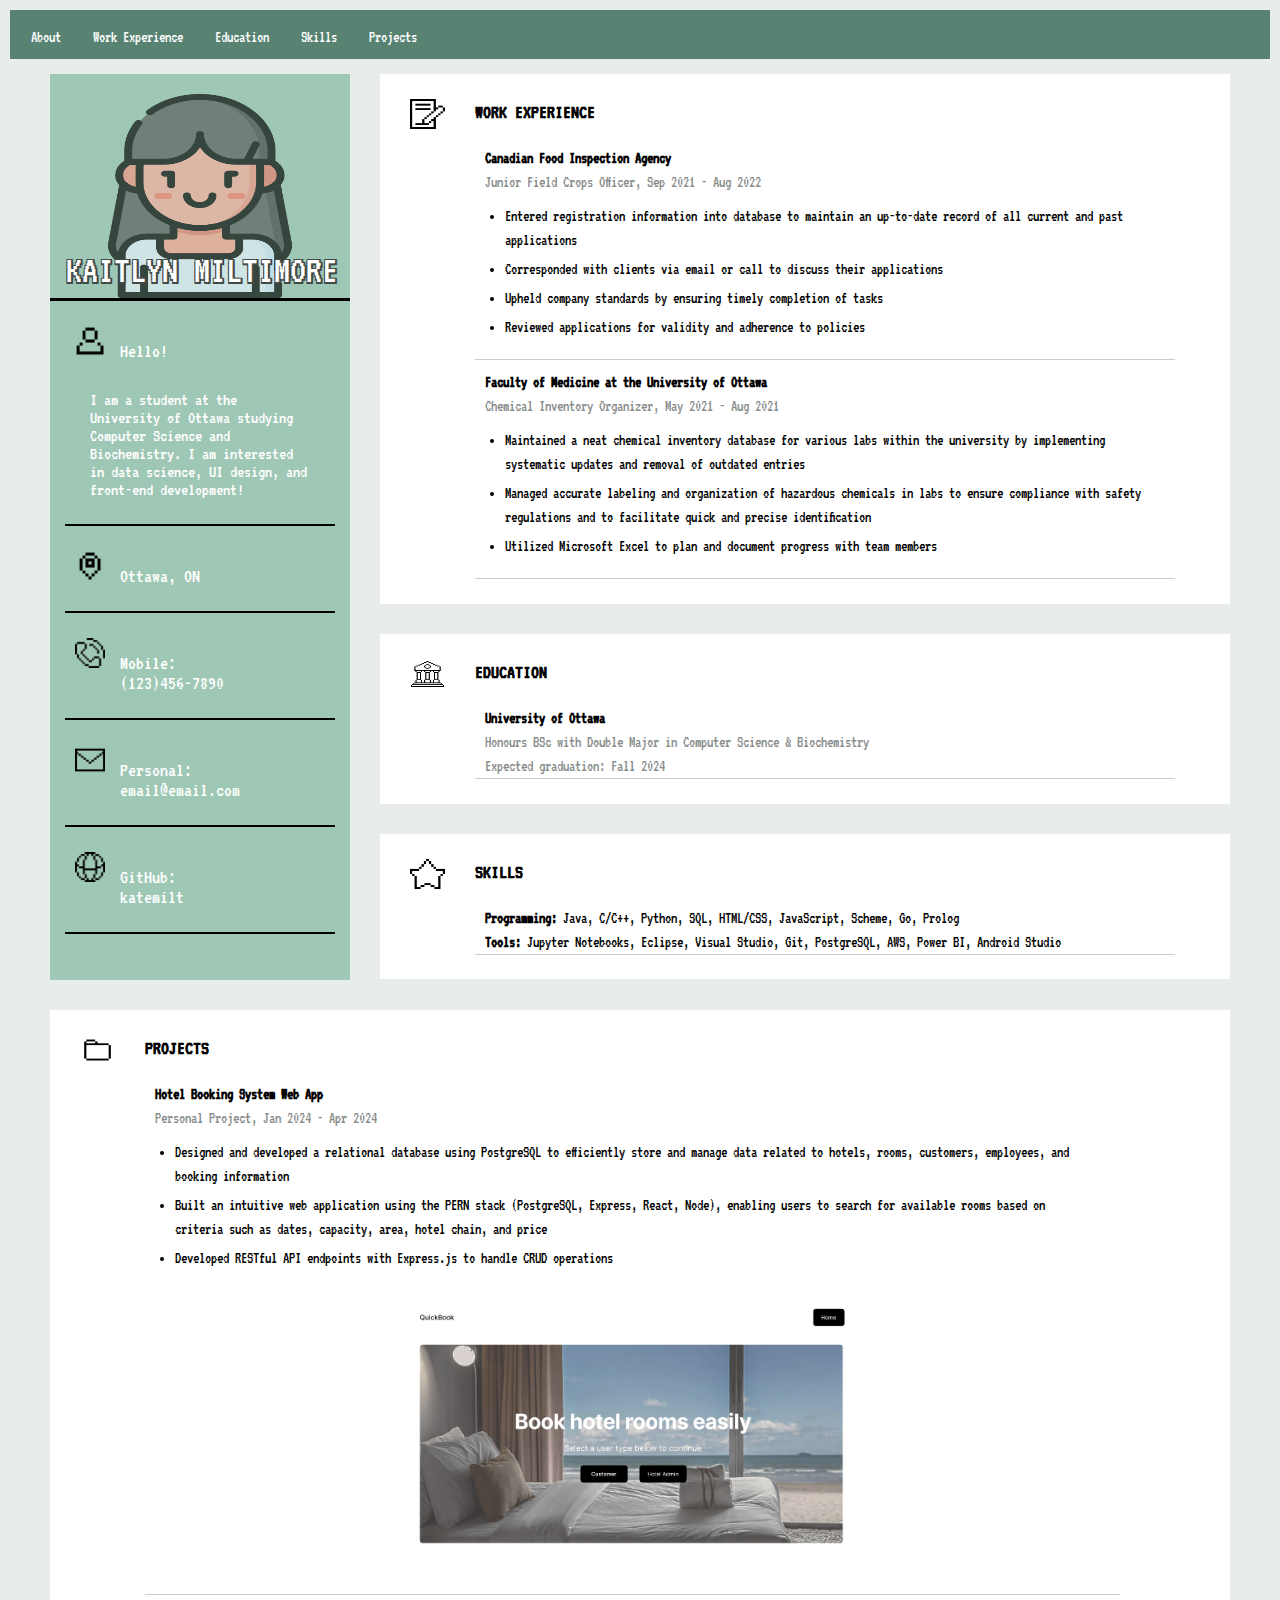
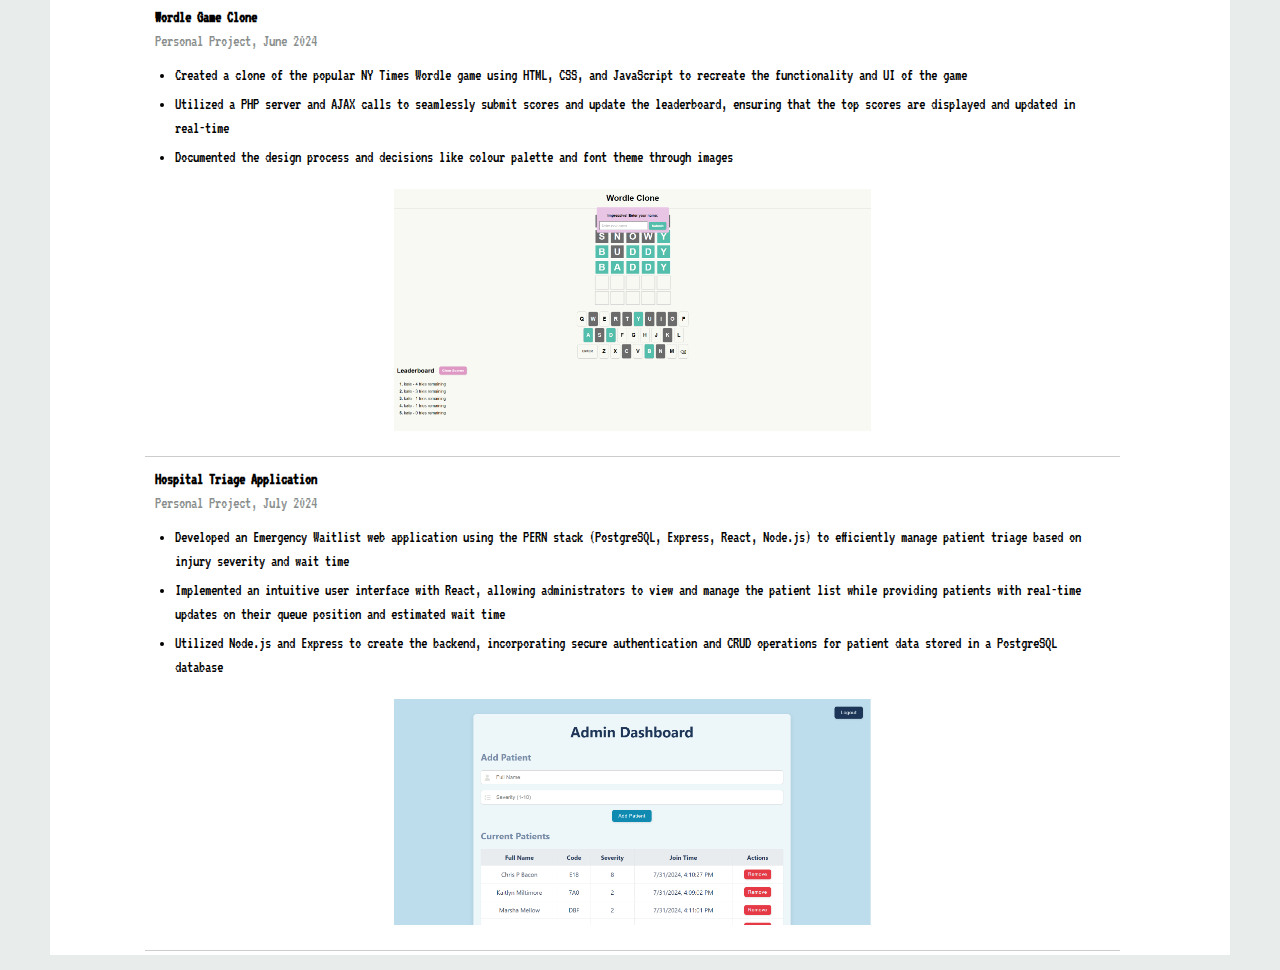
==== commit e8936dc9: "Adding in emergency waitlist project" ====
--- a/public/index.html
+++ b/public/index.html
@@ -148,42 +148,53 @@
             </div>
 
             <!-- PROJ 2 -->
-            <div class="proj-box">
-                <div class="box-location">Wordle Game Clone</div>
-                <div class="box-title">Personal Project, June 2024</div>
-                <div class="box-description">
-                    <ul>
-                        <li>Created a clone of the popular NY Times Wordle game using HTML, CSS, and JavaScript to
-                            recreate the functionality and UI of the game
-                        </li>
-                        <li>Utilized a PHP server and AJAX calls to seamlessly submit scores and update the leaderboard,
-                            ensuring that the top scores are displayed and updated in real-time
-                        </li>
-                        <li>Documented the design process and decisions like colour palette and font theme through
-                            images
-                        </li>
-                    </ul>
-                </div>
-                <div class="proj-img">
-                    <img src="images/userinput.PNG">
-                </div>
-            </div>
+            <a href="https://github.com/katemilt/Wordle-Game.git" target="_blank" class="proj-link">
+                <div class="proj-box">
+                    <div class="box-location">Wordle Game Clone</div>
+                    <div class="box-title">Personal Project, June 2024</div>
+                    <div class="box-description">
+                        <ul>
+                            <li>Created a clone of the popular NY Times Wordle game using HTML, CSS, and JavaScript to
+                                recreate the functionality and UI of the game
+                            </li>
+                            <li>Utilized a PHP server and AJAX calls to seamlessly submit scores and update the leaderboard,
+                                ensuring that the top scores are displayed and updated in real-time
+                            </li>
+                            <li>Documented the design process and decisions like colour palette and font theme through
+                                images
+                            </li>
+                        </ul>
+                    </div>
+                    <div class="proj-img">
+                        <img src="images/userinput.PNG">
+                    </div>
+                </div>
+            </a>
 
             <!-- PROJ 3 -->
-            <div class="proj-box">
-                <div class="box-location">Twitter Metrics Data Mart</div>
-                <div class="box-title">Team Project, Jan 2024 - Apr 2024</div>
-                <div class="box-description">
-                    <ul>
-                        <li>Used Python scripts and data analysis libraries like Pandas and NumPy to analyze engagement 
-                            metrics and user behavior from a dataset of tweets, performing ETL processes</li>
-                        <li>Designed an initial conceptual model, defining dimensions, attributes, and key indicators 
-                            essential for tracking and analyzing trends over time using a dataset for tweet metrics</li>
-                        <li>Developed a Business Intelligence dashboard using PowerBI for data visualization and trend 
-                            identification</li>
-                    </ul>
-                </div>
-            </div>
+            <a href="https://github.com/katemilt/Emergency-Waitlist.git" target="_blank" class="proj-link">
+                <div class="proj-box">
+                    <div class="box-location">Hospital Triage Application</div>
+                    <div class="box-title">Personal Project, July 2024</div>
+                    <div class="box-description">
+                        <ul>
+                            <li>Developed an Emergency Waitlist web application using the PERN stack (PostgreSQL, Express, React, 
+                                Node.js) to efficiently manage patient triage based on injury severity and wait time
+                            </li>
+                            <li>Implemented an intuitive user interface with React, allowing administrators to view and manage 
+                                the patient list while providing patients with real-time updates on their queue position and 
+                                estimated wait time
+                            </li>
+                            <li>Utilized Node.js and Express to create the backend, incorporating secure authentication and 
+                                CRUD operations for patient data stored in a PostgreSQL database
+                            </li>
+                        </ul>
+                    </div>
+                    <div class="proj-img">
+                        <img src="images/admindb.PNG">
+                    </div>
+                </div>
+            </a>
 
         </div>
 
--- a/public/styles.css
+++ b/public/styles.css
@@ -213,7 +213,7 @@
     float: left;
     background-color: white;
     box-sizing: border-box;
-    height: 1240px;
+    height: 1545px;
     width: 1180px;
     margin: 15px 15px 15px 15px;
   }
@@ -280,5 +280,10 @@
     color: black;
 }
 
+.proj-link {
+  text-decoration: none;
+  color: inherit;
+  display: block;
+}
   
   